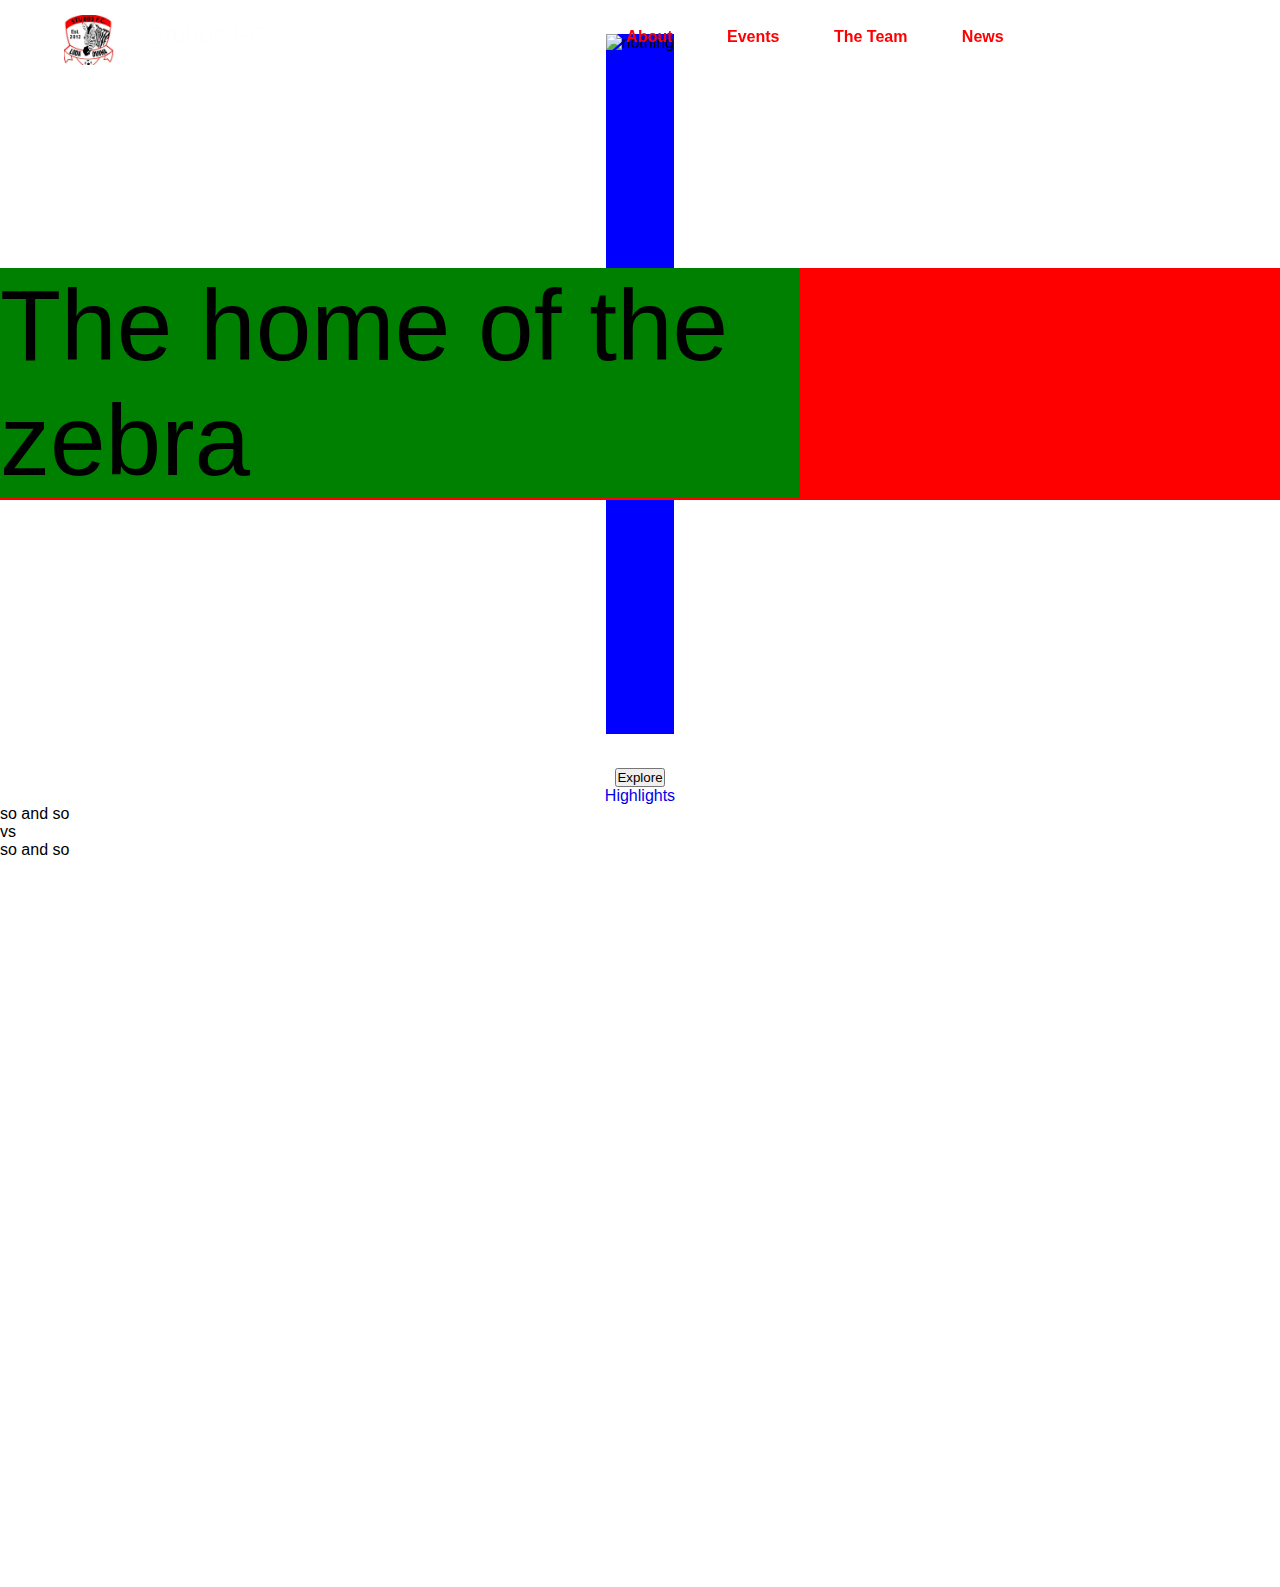
==== index.html @ f70d9071 "Update index.html" ====
<!DOCTYPE html>
<html lang="en" dir="ltr">
  <head>
    <meta charset="utf-8">
    <link href="css/stubbs.css" rel="stylesheet">
    <title>Stubbs FC - Home</title>
  </head>
  <body>
    <nav>
      <div class="logo">
        <a href="./">
          <img src="img/logo/logo.jpg" alt="Stubbs logo">
          <span id="logo-label">Stubbs FC</span>
        </a>
      </div>
      <div class="nav-buttons">
        <a href="about.html">about</a>
        <a href="shop.html">events</a>
        <a href="stories.html">the team</a>
        <a href="profile.html">news</a>
      </div>
      <div class="menu-button" align="right">
        <div class="menu-button-holder" id="menu-icon-holder">
          <span class="line1"></span> <br>
          <span class="line2"></span> <br>
          <span class="line3"></span>
        </div>
        <br>
        <div class="mobile-menu" align="center" style="display: none;">
          <a class="mobile-link" href="about.html">about</a> <br>
          <a class="mobile-link" href="shop.html">events</a>
          <a class="mobile-link" href="stories.html">the team</a>
          <a class="mobile-link" href="profile.html">news</a>
        </div>
      </div>
    </nav>
    <section id="intro">
      <div class="bg-holder">
        <img src="img/elements/player1.png" alt="nothing">
        <div class="big-intro-text">
          <span>The home of the zebra</span>
        </div>
      </div>
      <div class="explore-button" align = "center">
        <button type="button" name="button">Explore</button>
      </div>
    </section>
    <section id="highlights">
      <div class="highlight-label" align = "center">
        <a href="#">Highlights</a>
      </div>
      <div class="upcoming-teams">
        <div class="teamX">
          so and so
        </div>
        <div class="vs">
          vs
        </div>
        <div class="teamX">
          so and so
        </div>
      </div>
    </section>

  </body>
  <style media="screen">
  .change .line1 {
    background: #f5f5f5;
    -webkit-transform: rotate(-45deg) translate(-9px, 6px);
    transform: rotate(-45deg) translate(-15px, 20px) scale(0.5);
    transition: 0.3s ease-in-out;
  }

  .change .line2 {opacity: 0;}

  .change .line3 {
    background: #f5f5f5;
    -webkit-transform: rotate(45deg) translate(-8px, -8px);
    transform: rotate(45deg) translate(-15px, -20px) scale(0.5);
    transition: 0.3s ease-in-out;
  }
  </style>

  <script src="https://code.jquery.com/jquery-3.5.1.js"></script>
  <script type="text/javascript">

  $(document).ready(function(){
    //$('.mobile-menu').css("display", "none");
    $('#menu-icon-holder').click(function(){
      $(this).toggleClass('change');
      //if toggled then show openMenu
      var shown = $('#menu-icon-holder').hasClass("change");
        if(shown){
         $('.menu-button').css("background-color", "rgba(242, 36, 36, 0.7)");
         $('.menu-button').css("position", "absolute");
         $('.mobile-menu').css("display", "block");
        }else{
         $('.menu-button').css("background-color", "rgba(242, 36, 36, 0.0)");
         $('.menu-button').css("position", "relative");
         $('.mobile-menu').css("display", "none");
      }
    });
    //scroll to hide menu
    var nav = document.getElementsByTagName("nav")[0];
    var logo_label = document.getElementById("logo-label");
    if (window.innerWidth > 1024) {
      window.addEventListener("scroll",function(){
        if(window.pageYOffset > 100){
         nav.style.background = "white";
         nav.style.boxShadow = "0px 1px 13px -10px rgba(0,0,0,0.28)";
         logo_label.style.color = "rgb(82, 82, 82)";
        }
        else if(window.pageYOffset < 100){
          nav.style.background = "0";
          nav.style.boxShadow = "0px 1px 13px -10px rgba(0,0,0,0.0)";
          logo_label.style.color = "#fefefe";
        }

      },false);
    }
  });
  </script>
</html>
---- css/stubbs.css ----
nav{
  position: fixed;
  top: 0;
  left: 0;
  z-index: 5;
  padding: 10px 0 10px ;
  width: 100%;
  min-height: 5vh;
  display: flex;
  align-items: center;

}
.logo{
  text-align: center;
  width: 300px;
}
.logo a{
  align-items: center;
  margin: auto;
  line-height: 50px;
}
.logo img{
  height: 50px;
  width: auto;
  margin: auto 30px;
  vertical-align: middle;
  display: inline-block;
}
.logo span{
  margin: auto;
  color: #fefefe;
  font-size: 25px;
}
.nav-buttons{
  margin: auto;
  text-align: center;
}
.nav-buttons a{
  margin-left: 50px;
  color: red;
  font-weight: bold;
  text-transform: capitalize;
}
*{
  font-family: 'Heebo', sans-serif;
  margin: 0;
  padding: 0;
}
a{
  text-decoration: none;
}
#intro{
  position: relative;
  top: 0;
  left: 0;
  right: 0;
}
.bg-holder{
  background-image: url("/stubbs/img/bg/home-1.svg");
  background-size: 100% auto;
  background-repeat: no-repeat;
  height: 768px;
  display: flex;
  align-items: center;
}
.bg-holder img{
  margin:5vh auto;
  width: auto;
  height: 700px;
  background: blue;
}
.big-intro-text{
  background: red;
  font-size: 100px;
  width: 100%;
  position: absolute;

}
.big-intro-text span{
  background: green;
  text-align: left;
  max-width: 800px;
  height: auto;
  display: inline-block;
  vertical-align: text-bottom;
}
#highlights{
  position: relative;
  height: 800px;
}
/*screens: start of greater than 1024 screens*/
@media only screen and (min-width: 1590px) {
  /*Navingation bar*/
  .logo{
    text-align: center;
    width: 30%;
  }
  .menu-button{
    display: none;
  }
}

/*screens: start of smaller than 500 screens*/
@media only screen and (max-width: 1024px) {
  /*Navingation*/
  nav{
    min-height: 7vh;
  }
  .menu-button-holder span{
    display: inline-block;
    height: 5px;
    width: 80px;
    background: red;
    margin-top:8px;
    margin-bottom:8px;
    border-radius: 4px;
  }
  .nav-buttons{
    display: none;
  }
  .menu-button{
    width: 45%;
    margin: auto;
    border-radius: 5px;
    position: relative;
    right: 0;
    top: 0;
    padding: 3%;
  }
  .logo{
    width: 50%;
  }
  .logo a{
    width: 100%;
    line-height: 60px;
  }
  .logo span{
    font-size: 40px;
  }
  .logo img{
    height: 60px;
  }
  .menu-button-holder{
    margin-right: 1vh;
    width: auto;
    display: inline-block;
    cursor: pointer;
  }
  .menu-button-holder:hover .line2{
    width: 50px;
    transition: all 0.3s ease;
  }
  .change .line1 {
    background: #f5f5f5;
    -webkit-transform: rotate(-45deg) translate(-9px, 6px);
    transform: rotate(-45deg) translate(-15px, 20px) scale(0.5);
    transition: 0.3s ease-in-out;
  }

  .change .line2 {opacity: 0;}

  .change .line3 {
    background: #f5f5f5;
    -webkit-transform: rotate(45deg) translate(-8px, -8px);
    transform: rotate(45deg) translate(-15px, -20px) scale(0.5);
    transition: 0.3s ease-in-out;
  }
  .mobile-link{
    width: 100%;
    display: inline-block;
    margin: auto;
    font-size: 40px;
    margin-top: 5%;
    color: #f5f5f5;
    text-transform: capitalize;
  }

  .mobile-link:hover{
    transform: scale(1.2);
    transition: all 0.3s ease-in-out;
  }
  .mobile-menu{
    margin-top: 20%;
    margin-bottom: 20%;
  }
  .bg-holder{
    background-image: url("/stubbs/img/bg/mobile-home-1.svg");
    background-size: 100% auto;
    background-repeat: no-repeat;
    height: 1484px;
  }
}
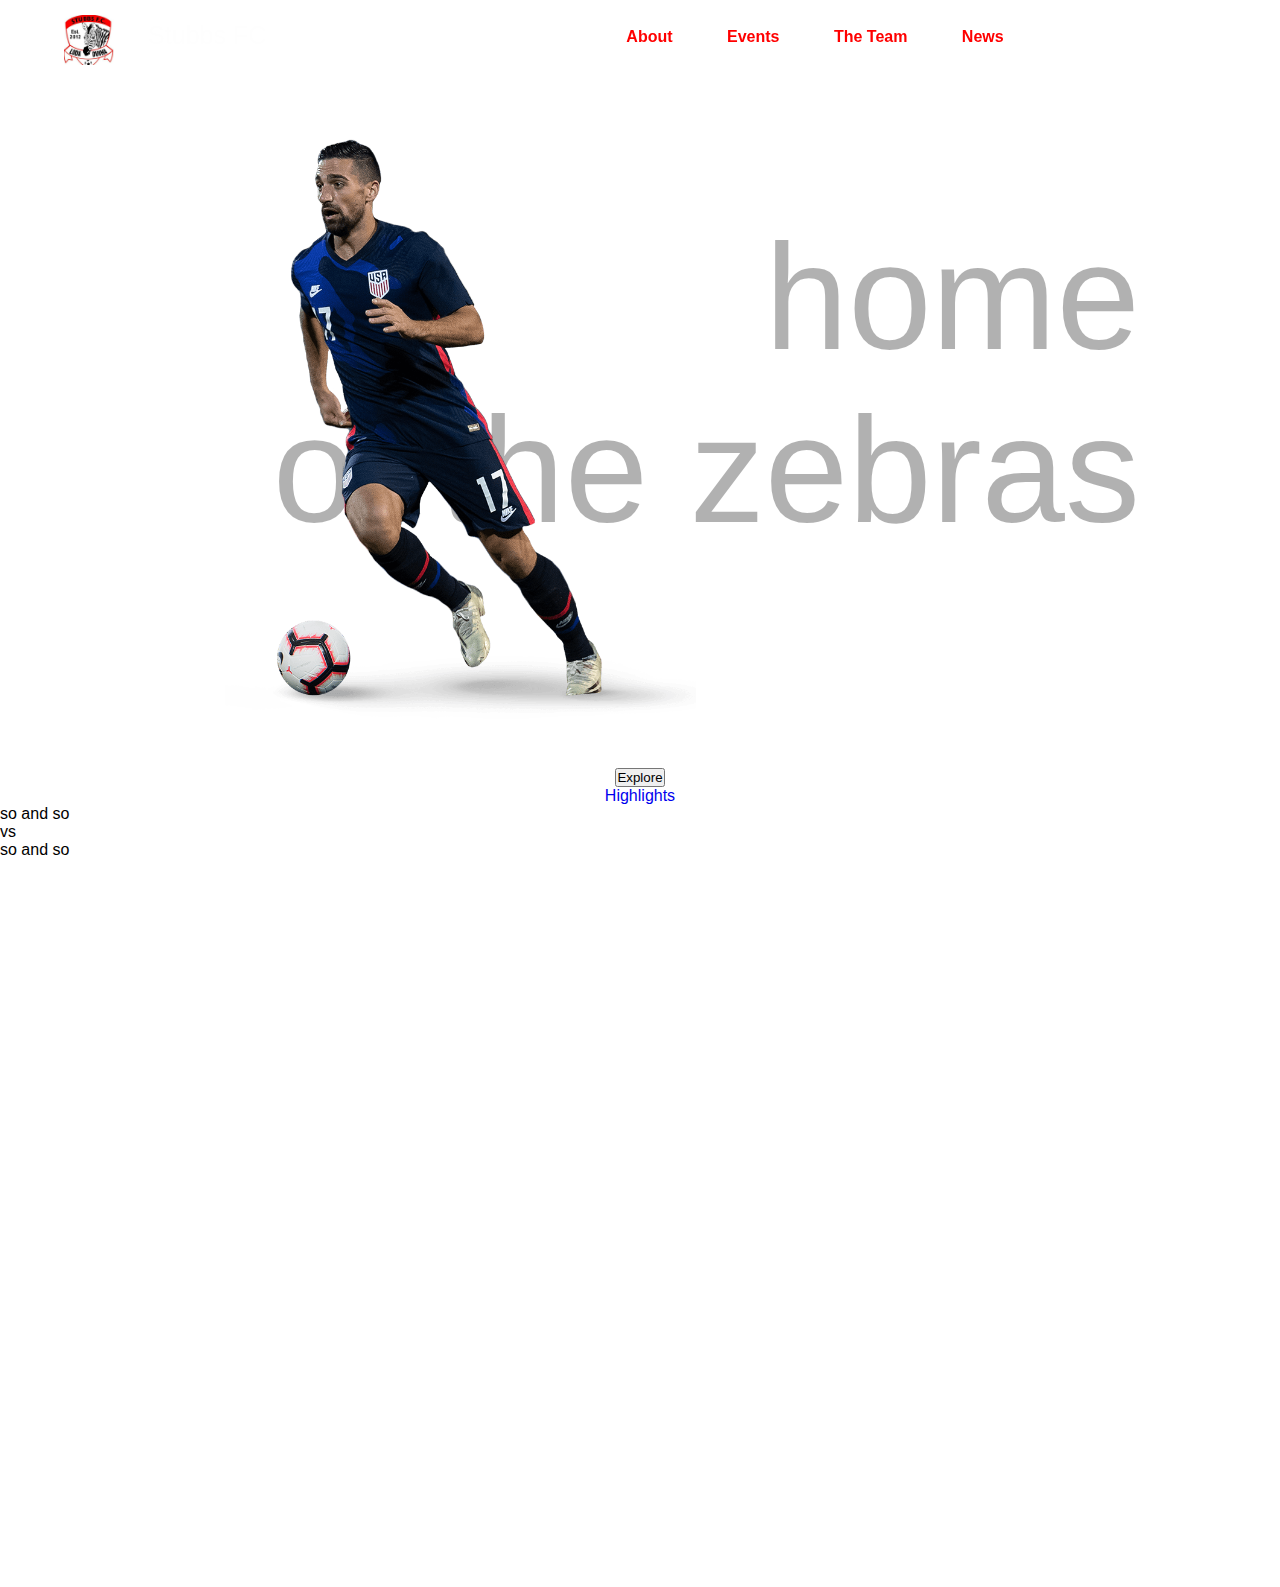
==== commit c484e243: "Update index.html" ====
--- a/index.html
+++ b/index.html
@@ -38,7 +38,8 @@
       <div class="bg-holder">
         <img src="img/elements/player1.png" alt="nothing">
         <div class="big-intro-text">
-          <span>The home of the zebra</span>
+          <div align = "right"><span>home</span> of the zebras</div>
+
         </div>
       </div>
       <div class="explore-button" align = "center">
--- a/css/stubbs.css
+++ b/css/stubbs.css
@@ -64,24 +64,31 @@
   align-items: center;
 }
 .bg-holder img{
-  margin:5vh auto;
+  margin: 25vh;
   width: auto;
   height: 700px;
-  background: blue;
+  position: relative;
+  z-index: 2;
+
 }
 .big-intro-text{
-  background: red;
-  font-size: 100px;
+  font-size: 150px;
   width: 100%;
   position: absolute;
+  opacity: 0.3;
+  z-index: 0;
+}
+.big-intro-text div{
+  max-width: 1000px;
+  margin: auto;
+}
 
-}
 .big-intro-text span{
-  background: green;
-  text-align: left;
+
+  text-align: right;
   max-width: 800px;
   height: auto;
-  display: inline-block;
+  display: block;
   vertical-align: text-bottom;
 }
 #highlights{
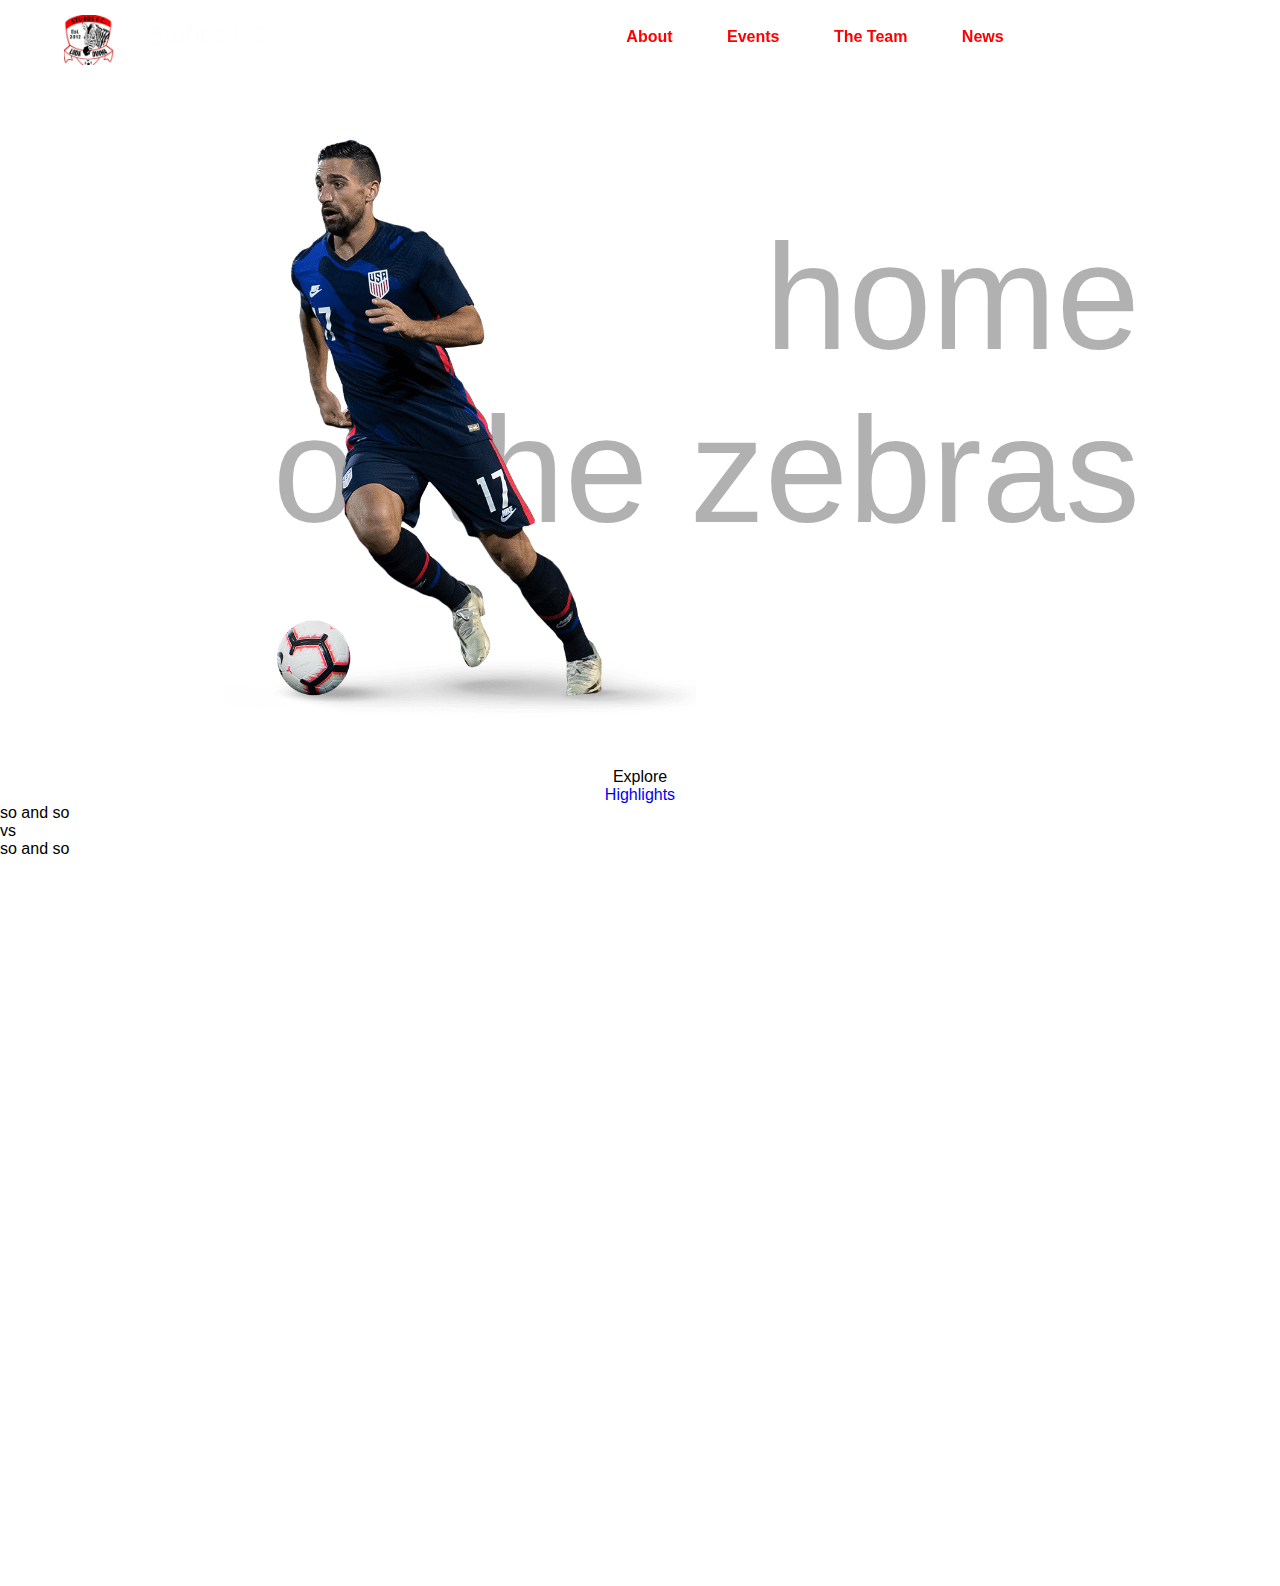
==== commit d4deb589: "Update index.html" ====
--- a/index.html
+++ b/index.html
@@ -42,8 +42,12 @@
 
         </div>
       </div>
-      <div class="explore-button" align = "center">
-        <button type="button" name="button">Explore</button>
+      <div class="animation-field">
+        <div class="explore-button" align = "center">
+          <span>Explore</span>
+          <div class="down-arrow">            
+          </div>
+        </div>
       </div>
     </section>
     <section id="highlights">
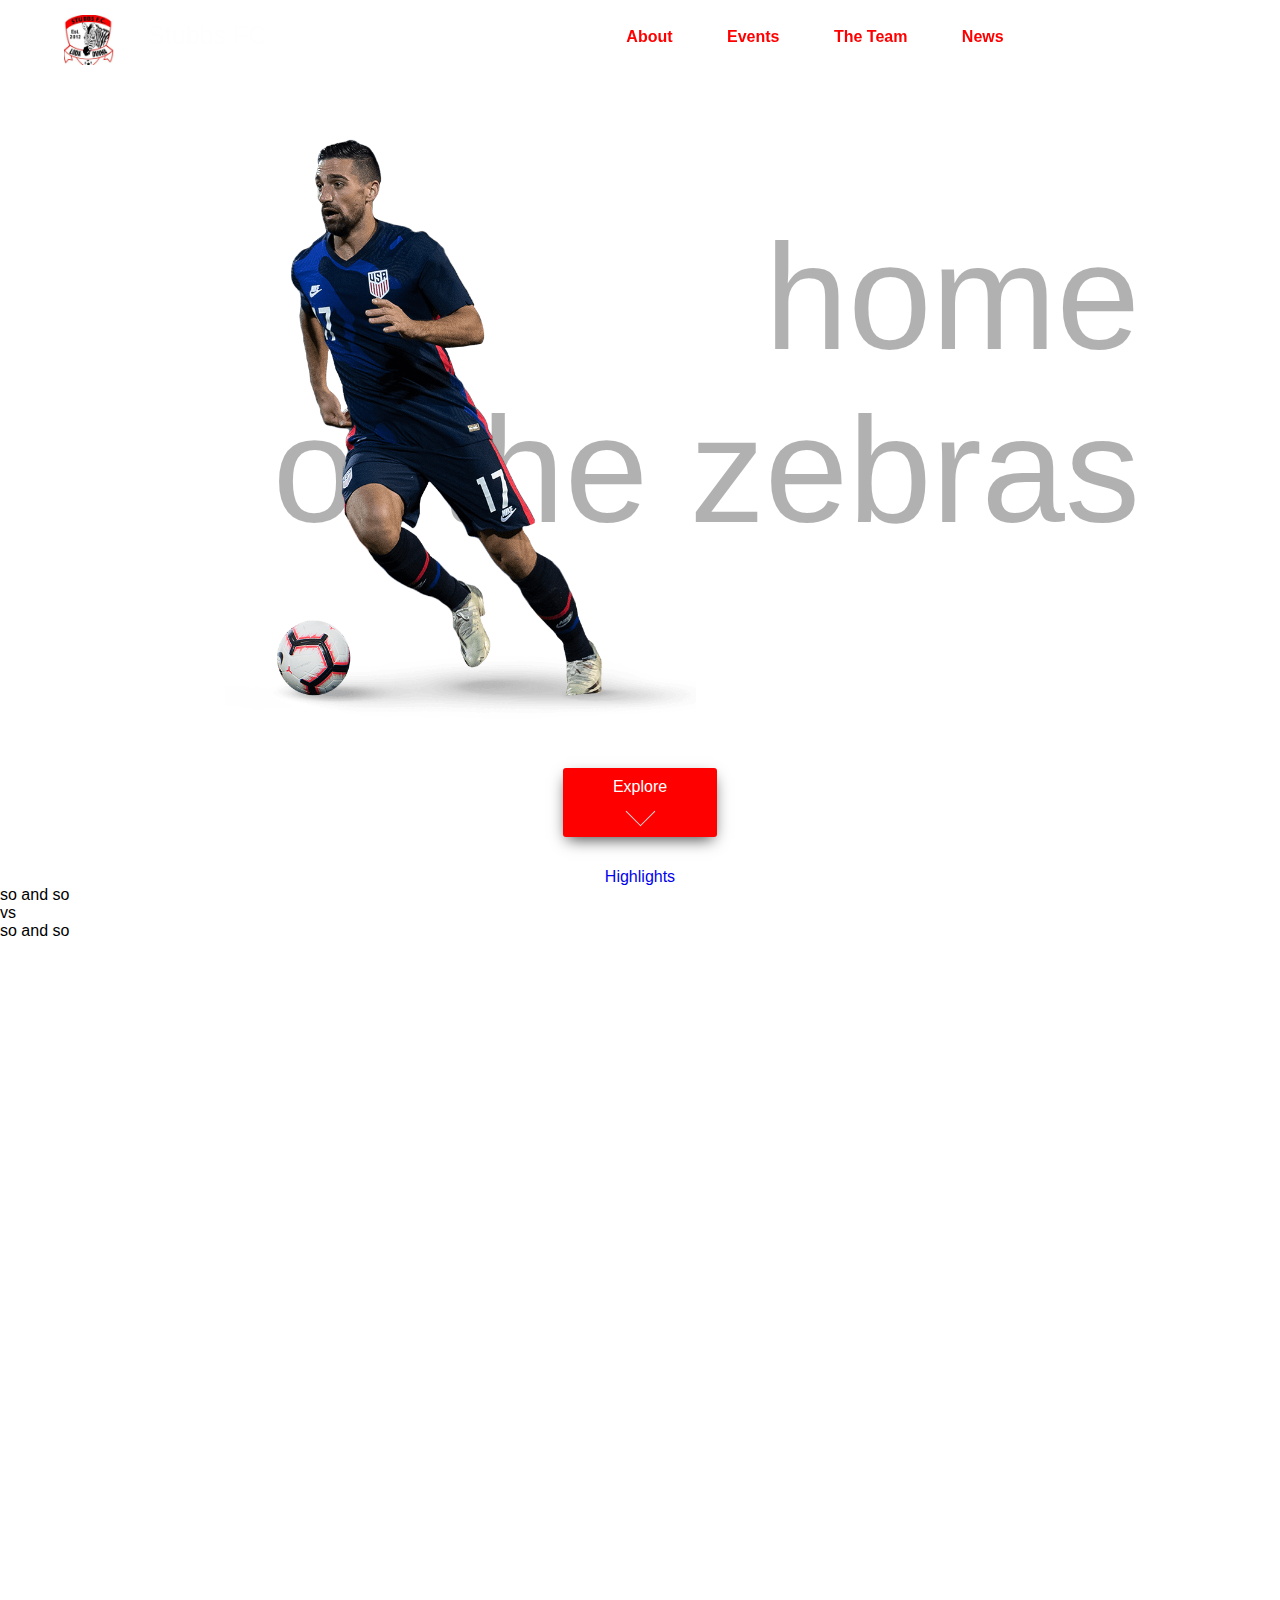
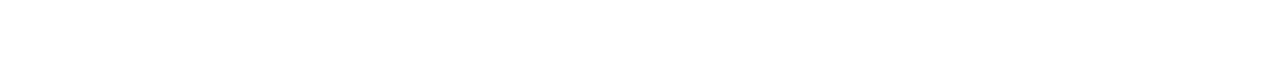
==== commit 1436d3b9: "Update index.html" ====
--- a/index.html
+++ b/index.html
@@ -39,13 +39,12 @@
         <img src="img/elements/player1.png" alt="nothing">
         <div class="big-intro-text">
           <div align = "right"><span>home</span> of the zebras</div>
-
         </div>
       </div>
       <div class="animation-field">
         <div class="explore-button" align = "center">
           <span>Explore</span>
-          <div class="down-arrow">            
+          <div class="down-arrow">
           </div>
         </div>
       </div>
--- a/css/stubbs.css
+++ b/css/stubbs.css
@@ -69,7 +69,6 @@
   height: 700px;
   position: relative;
   z-index: 2;
-
 }
 .big-intro-text{
   font-size: 150px;
@@ -84,12 +83,36 @@
 }
 
 .big-intro-text span{
-
   text-align: right;
   max-width: 800px;
   height: auto;
   display: block;
   vertical-align: text-bottom;
+}
+.animation-field{
+  margin:auto;
+  width: auto;
+  height: 100px;
+  text-align: center;
+}
+.explore-button{
+  background: red;
+  width: auto;
+  display: inline-block;
+  padding: 10px 50px;
+  border-radius: 3px;
+  color: white;
+  box-shadow: 0px 6px 15px -4px rgba(0,0,0,0.75);
+-webkit-box-shadow: 0px 6px 15px -4px rgba(0,0,0,0.75);
+-moz-box-shadow: 0px 6px 15px -4px rgba(0,0,0,0.75);
+}
+.down-arrow{
+  border-right:1px solid rgb(222, 222, 222);
+  border-bottom:1px solid rgb(222, 222, 222);
+  height: 20px;
+  width: 20px;
+  margin: 5px;
+  transform: rotate(45deg);
 }
 #highlights{
   position: relative;
@@ -107,7 +130,7 @@
   }
 }
 
-/*screens: start of smaller than 500 screens*/
+/*screens: start of smaller than 1024 screens*/
 @media only screen and (max-width: 1024px) {
   /*Navingation*/
   nav{
@@ -196,4 +219,11 @@
     background-repeat: no-repeat;
     height: 1484px;
   }
-}
+  .bg-holder img{
+    margin: auto;
+    width: auto;
+    height: 1200px;
+    position: relative;
+    z-index: 2;
+  }
+}
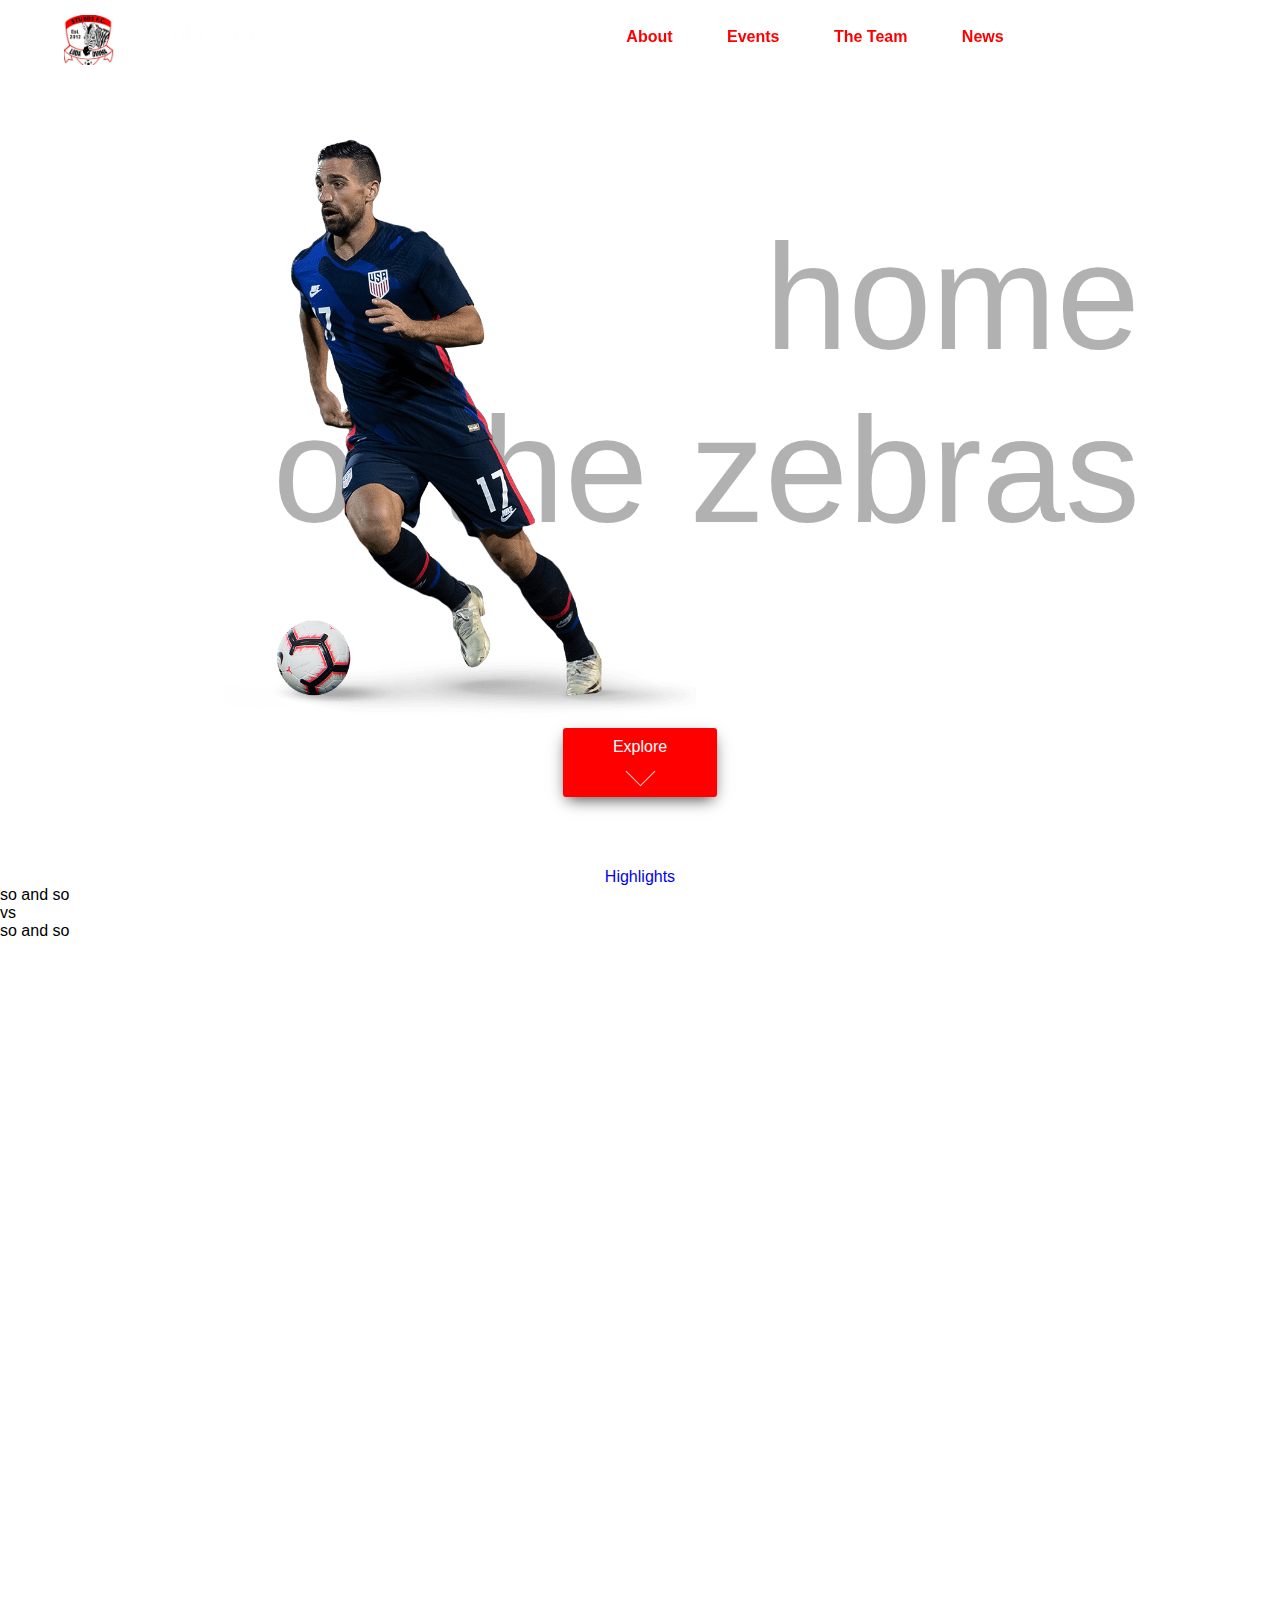
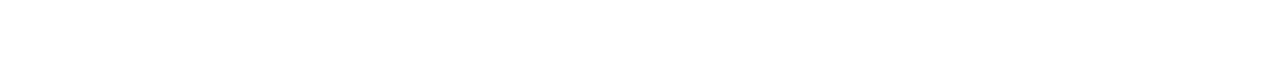
==== commit 576cf234: "Update index.html" ====
--- a/index.html
+++ b/index.html
@@ -42,11 +42,14 @@
         </div>
       </div>
       <div class="animation-field">
-        <div class="explore-button" align = "center">
-          <span>Explore</span>
-          <div class="down-arrow">
+        <a href="#highlights">
+          <div class="explore-button" align = "center">
+            <span>Explore</span>
+            <div class="down-arrow">
+            </div>
           </div>
-        </div>
+        </a>
+
       </div>
     </section>
     <section id="highlights">
--- a/css/stubbs.css
+++ b/css/stubbs.css
@@ -96,6 +96,8 @@
   text-align: center;
 }
 .explore-button{
+  position: relative;
+  top: -40%;
   background: red;
   width: auto;
   display: inline-block;
@@ -223,7 +225,23 @@
     margin: auto;
     width: auto;
     height: 1200px;
-    position: relative;
-    z-index: 2;
-  }
-}
+  }
+
+  .big-intro-text{
+    font-size: 200px;
+  }
+  .big-intro-text div{
+    max-width: 1000px;
+    padding: 5%;
+    margin: auto;
+  }
+  .explore-button{
+    padding: 15px 80px;
+    font-size: 30px;
+  }
+  .down-arrow{
+    height: 20px;
+    width: 20px;
+    margin: 5px;
+  }
+}
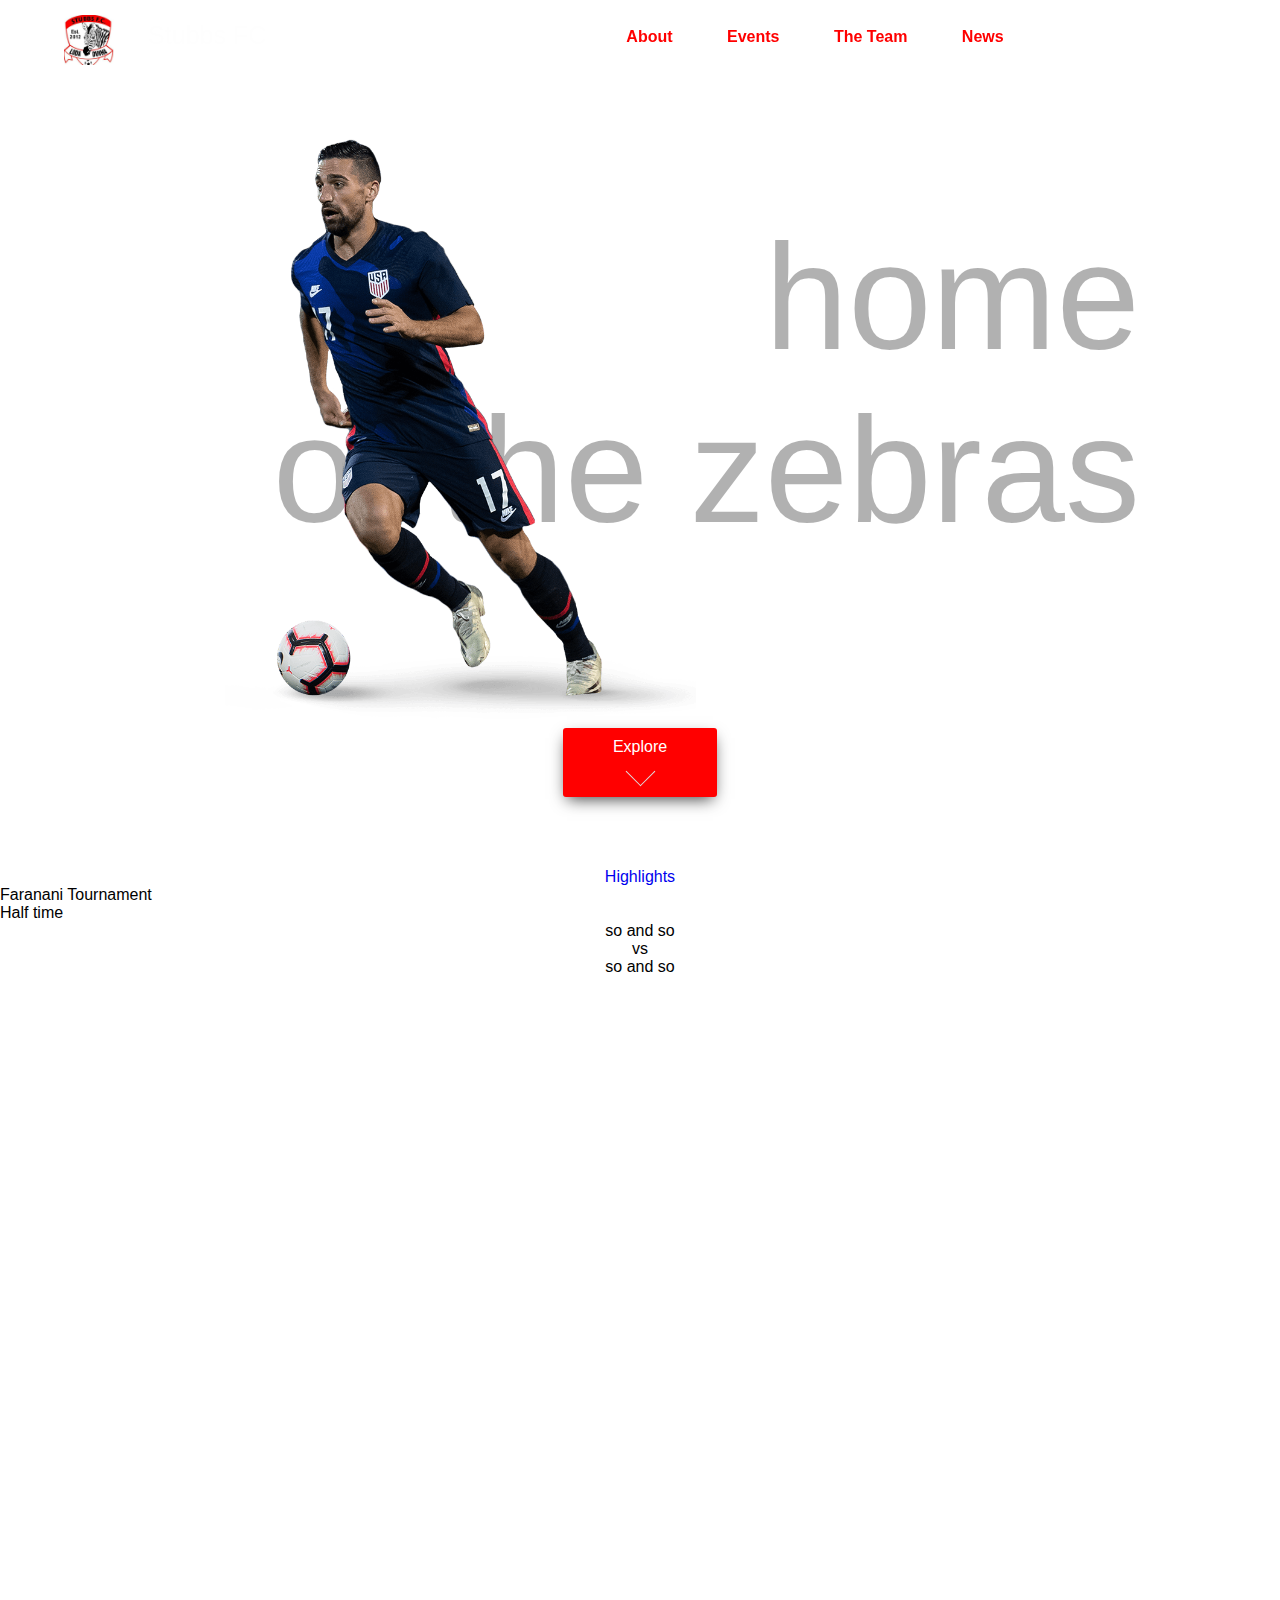
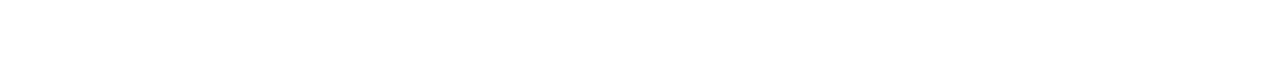
==== commit d27e0d2c: "Update index.html" ====
--- a/index.html
+++ b/index.html
@@ -45,7 +45,7 @@
         <a href="#highlights">
           <div class="explore-button" align = "center">
             <span>Explore</span>
-            <div class="down-arrow">
+            <div class="down-arrow" id="down-arrow">
             </div>
           </div>
         </a>
@@ -56,7 +56,14 @@
       <div class="highlight-label" align = "center">
         <a href="#">Highlights</a>
       </div>
-      <div class="upcoming-teams">
+      <div class="match">
+        <span id="tournament-label">Faranani Tournament</span>
+        <div class="status">
+          <span></span>
+          <span>Half time</span>
+        </div>
+      </div>
+      <div class="upcoming-teams" align = "center">
         <div class="teamX">
           so and so
         </div>
@@ -125,6 +132,20 @@
 
       },false);
     }
+
+    //fade in explore arrow
+    $("#down-arrow").fadeIn("slow");
+  //  setTimeout(function(){
+      //  $('#down-arrow').fadeOut("slow");}, 1000);
+
+        var fading_arrow = $('#down-arrow');
+            setInterval(function () {
+                fading_arrow.fadeIn(1000, function () {
+                    fading_arrow.fadeOut(1500, function () {
+                        fading_arrow.fadeIn(1500)
+                    });
+                });
+            }, 5000);
   });
   </script>
 </html>
--- a/css/stubbs.css
+++ b/css/stubbs.css
@@ -115,6 +115,7 @@
   width: 20px;
   margin: 5px;
   transform: rotate(45deg);
+  display: none;
 }
 #highlights{
   position: relative;
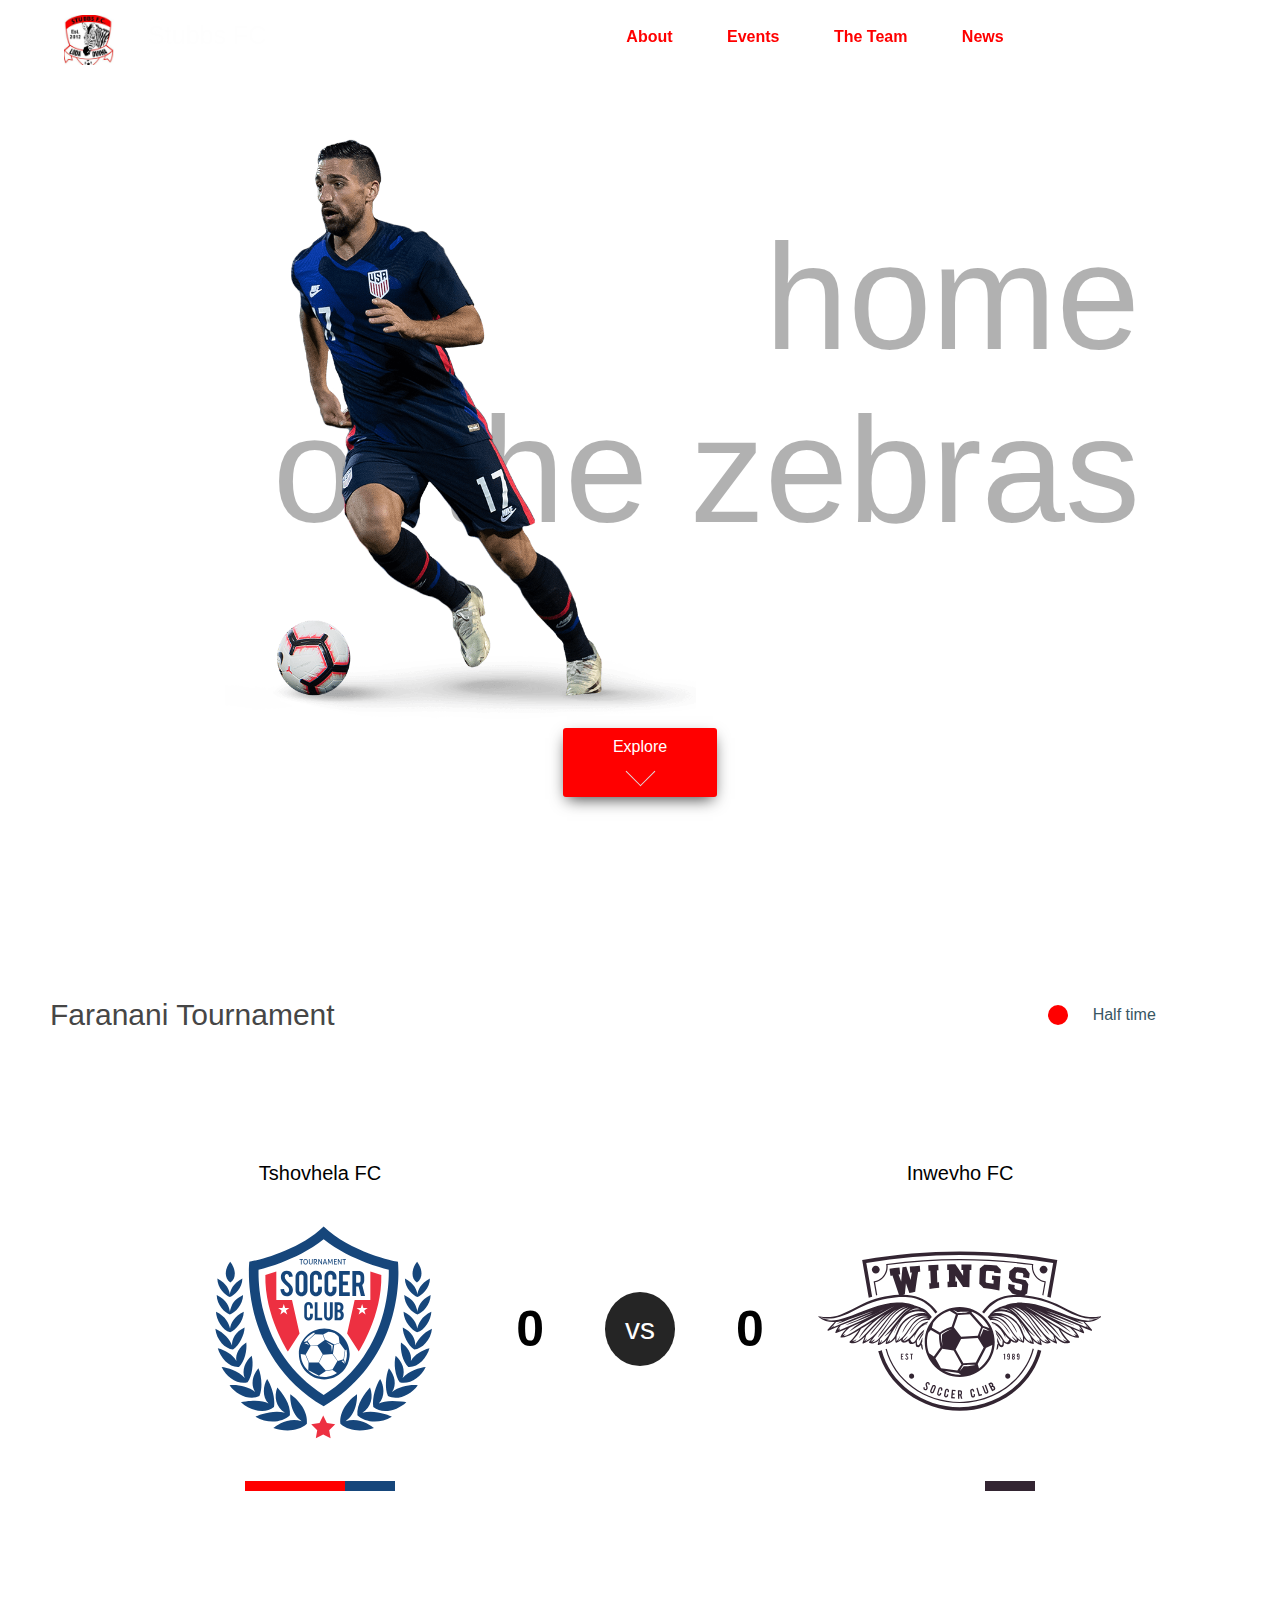
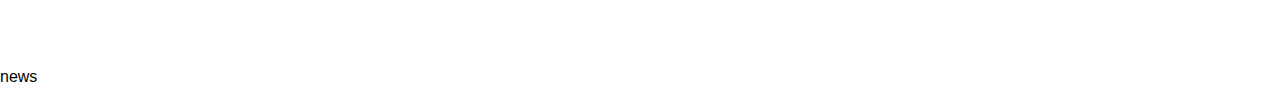
==== commit 03667c16: "Update index.html" ====
--- a/index.html
+++ b/index.html
@@ -53,6 +53,9 @@
       </div>
     </section>
     <section id="highlights">
+      <div class="shade">
+
+      </div>
       <div class="highlight-label" align = "center">
         <a href="#">Highlights</a>
       </div>
@@ -65,15 +68,28 @@
       </div>
       <div class="upcoming-teams" align = "center">
         <div class="teamX">
-          so and so
+          <span  class="team-name">Tshovhela FC</span>
+          <img src="img/elements/emblem.svg" alt="emblem">
+          <span class="score" id="scoreX">0</span>
+          <div class="team-colorsX">
+            <span class="shirt-color"></span><span class="short-color"></span>
+          </div>
         </div>
         <div class="vs">
-          vs
+          <span>vs</span>
         </div>
         <div class="teamX">
-          so and so
+          <span  class="team-name">Inwevho FC</span>
+          <span class="score" id="scoreY">0</span>
+          <img src="img/elements/emblemY.svg" alt="emblem">
+          <div class="team-colorsY">
+            <span class="shirt-color"></span><span class="short-color"></span>
+          </div>
         </div>
       </div>
+    </section>
+    <section class="news">
+      news
     </section>
 
   </body>
--- a/css/stubbs.css
+++ b/css/stubbs.css
@@ -120,6 +120,134 @@
 #highlights{
   position: relative;
   height: 800px;
+  background-image: url("/stubbs/img/bg/section2.jpg");
+  background-size: 100% auto;
+  background-position: center center;
+  background-repeat: no-repeat;
+
+}
+.shade{
+  position: absolute;
+  width: 100%;
+  background: rgb(255,255,255);
+background: linear-gradient(180deg, rgba(255,255,255,1) 38%, rgba(255,0,0,0) 100%);
+  height: 800px;
+}
+.highlight-label a{
+  display: none;
+}
+.match{
+  display: flex;
+  padding: 50px;
+  position: relative;
+  z-index: 2;
+}
+#tournament-label{
+  width: 80%;
+  font-size: 30px;
+  padding: 80px 0;
+  color: rgb(70, 70, 70);
+}
+.status{
+  margin: auto;
+  width: 20%;
+  text-align: center;
+}
+.status span{
+  display: inline-block;
+  vertical-align: middle;
+  margin-right: 20px;
+  color: rgb(56, 86, 99);
+}
+.status span:first-child{
+  background: red;
+  border-radius: 50%;
+  height: 20px;
+  width: 20px;
+  animation: live 2s ease-in-out 0s infinite;
+}
+@keyframes live {
+  0%{
+    opacity: 0;
+  }
+  50%{
+    opacity: 1;
+  }
+  100%{
+    opacity: 0;
+  }
+}
+.upcoming-teams{
+  display: flex;
+  justify-content: space-between;
+
+}
+.teamX{
+  margin: auto;
+  position: relative;
+}
+
+.team-name{
+  display: block;
+  font-size: 20px;
+}
+.teamX img{
+  width: 45%;
+  height: auto;
+  position: relative;
+}
+.score{
+  display: inline-block;
+  position: absolute;
+  top: 50%;
+  -ms-transform: translateY(-50%);
+  transform: translateY(-50%);
+  font-size: 50px;
+  font-weight: bold;
+}
+#scoreY{
+  left: 15%;
+}
+#scoreX{
+  right: 15%;
+}
+.vs{
+  position: relative;
+}
+.vs span{
+display: inline-block;
+  top: 50%;
+  left: 50%;
+  -ms-transform: translate(-50%, -50%);
+  transform: translate(-50%, -50%);
+  position: absolute;
+  background: rgb(37, 37, 37);
+  color: #fefefe;
+  font-size: 30px;
+  border-radius: 50%;
+  padding: 20px;
+}
+.shirt-color{
+  display: inline-block;
+  width: 100px;
+  height: 10px;
+}
+.short-color{
+  display: inline-block;
+  width: 50px;
+  height: 10px;
+}
+.team-colorsX .shirt-color{
+  background: red;
+}
+.team-colorsX .short-color{
+  background: #16467b;
+}
+.team-colorsY .shirt-color{
+  background: white;
+}
+.team-colorsY .short-color{
+  background: #332532;
 }
 /*screens: start of greater than 1024 screens*/
 @media only screen and (min-width: 1590px) {
